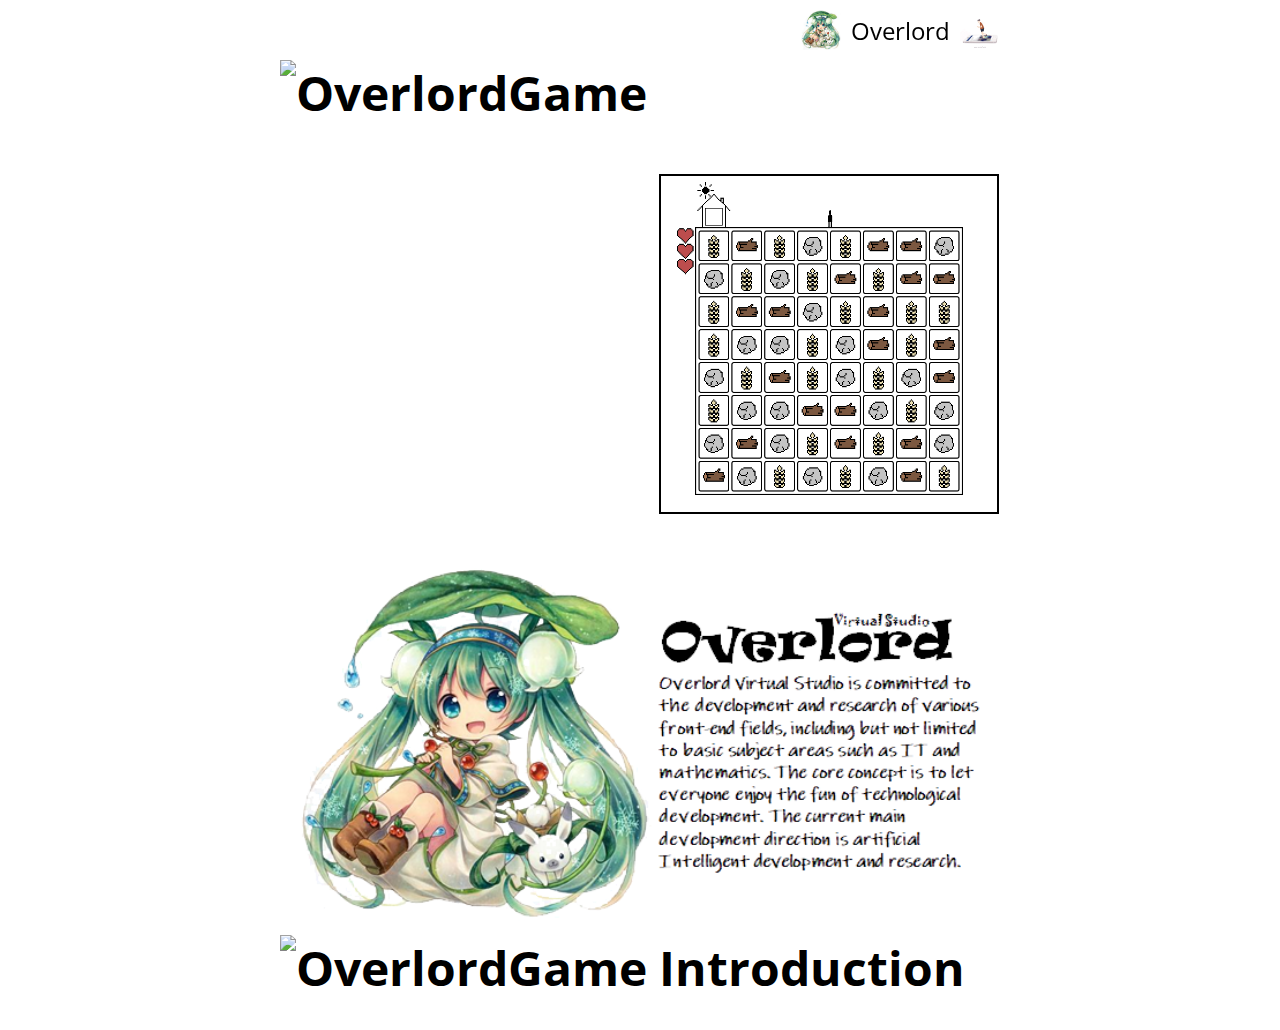
==== index.html @ 7e970b9b "Overlord Games Studio Index" ====
<!DOCTYPE html>
<html>
<head>
	<meta name="viewport" content="width=device-width, initial-scale=1.0, user-scalable=no" />
	<meta name="Description" content="OverlordGame is a part of Overlord Virtual Studio,which is committed to the production and development of games" />
	<title>Overlord Games</title>
	<link rel="shortcut icon" href="icons/mainicon.ico">
	<link type="text/css" rel="stylesheet" href="https://fonts.googleapis.com/css?family=Open+Sans+Condensed:300">
	<style type="text/css">

  html {
    padding: 0 10%;
  }

	body {
		font-size: 1.5em;
		font-family: 'Open Sans Condensed', Verdana, Helvetica, sans-serif;
		margin: 0 auto;
		max-width: 720px;
	}
	
	a {
		color: black;
		text-decoration: none;
	}
	
	a:hover {
		text-decoration: underline;
	}
	
	a:visited {
		color: black;
	}

	#full-banner {
		display: none;
	}

	#full-banner,
	#small-banner {
		width: 100%;
	}

  #banner {
    margin:0 0 30px;
  }

	#about {
		text-align: center;
	}

	#games {
		text-align: right;
	}

	.gameListing {
		position: relative;
		display: block;
		width: 100%;
		margin: 20px 0;
		color: white;
		text-decoration: none;
		overflow: hidden;
		background-size: 100%;
	}
	
	#gridland {
		background-image: url(images/gridland.png);
	}
	
	.gameListing:before {
		display: block;
		content: ' ';
		padding-top: 100%;
	}

	.gameListing:after {
		content: ' ';
		display: block;
		position: absolute;
		top: 0px;
		left: 0px;
		bottom: 0px;
		right: 0px;
		border: 2px solid black;
	}

	.gameListing h3 {
		margin: 0 0 5px 0;
	}

	.gameDetails {
		position: absolute;
		bottom: 0px;
		padding: 10px;
		background-color: rgba(0, 0, 0, 0.8);
		box-sizing: border-box;
		-webkit-box-sizing: border-box;
		-moz-box-sizing: border-box;
		-ms-box-sizing: border-box;
		-o-box-sizing: border-box;
		width: 100%;
		color: white;
		text-align: left;
	}

	#links {
		z-index: 1;
		position: sticky;
		width: 100%;
		top: 0;
		left: 0;
		display: flex;
		align-items: center;
		justify-content: flex-end;
		background: rgba(255, 255, 255, 0.95);
		padding: 10px 0;
	}

	#links img {
		width: 40px;
		height: 40px;
	}

	#links a {
		margin-left: 10px;
	}

	.icon-link {
		font-size: 0;
	}

	@media screen and (min-width: 720px) {
		#full-banner {
			display: block;
		}
		#small-banner {
			display: none;
		}

		.gameListing {
			width: 45%;
			margin: 2.5%;
			display: inline-block;
		}
		.gameDetails {
			transition: transform 200ms ease-out;
			-webkit-transition: -webkit-transform 200ms ease-out;
			-moz-transition: -moz-transform 200ms ease-out;
			-ms-transition: -ms-transform 200ms ease-out;
			-o-transition: -o-transform 200ms ease-out;
			transform: translateY(100%);
			-webkit-transform: translateY(100%);
			-moz-transform: translateY(100%);
			-ms-transform: translateY(100%);
			-o-transform: translateY(100%);
			font-size: 1em;
		}

		.gameListing:hover .gameDetails {
			transform: translateY(0);
			-webkit-transform: translateY(0);
			-moz-transform: translateY(0);
			-ms-transform: translateY(0);
			-o-transform: translateY(0);
		}

		.gameDetails.coming-soon {
			transform: translateY(0);
			-webkit-transform: translateY(0);
			-moz-transform: translateY(0);
			-ms-transform: translateY(0);
			-o-transform: translateY(0);
    }

    #games {
		margin: 0 -2.5%;
	}
	}
	</style>
</head>

<body>
  <nav id="links">
	<a target="_blank" class="icon-link" title="Overlord"><img src="images/Overlord.jpg" alt="Overlord"/></a>
    <a target="_blank" href="Overlordindex.html">Overlord</a>
	<a target="_blank" class="icon-link" title="OverlordGame"><img src="images/hello.gif" alt="OverlordGame"/></a>
  </nav>
  <h1 id="banner">
	<img id="full-banner" src="images/title.png" alt="OverlordGame">
  </h1>
  <section id="games">
	<a id='gridland' href="gridland_loading.html" class="gameListing" title="Gridland" target="_blank">
		<div class="gameDetails">
			<h3>Gridland</h3>
			Match. Build. Survive.
		</div>
	</a>
  </section>
  <h1 id="banner">
	<img id="full-banner" src="images/Overlord introduction.PNG" alt="Overlord Introduction">
	<img id="full-banner" src="images/OverlordGame introduction.PNG" alt="OverlordGame Introduction">	
  </h1>
</body>
</html>
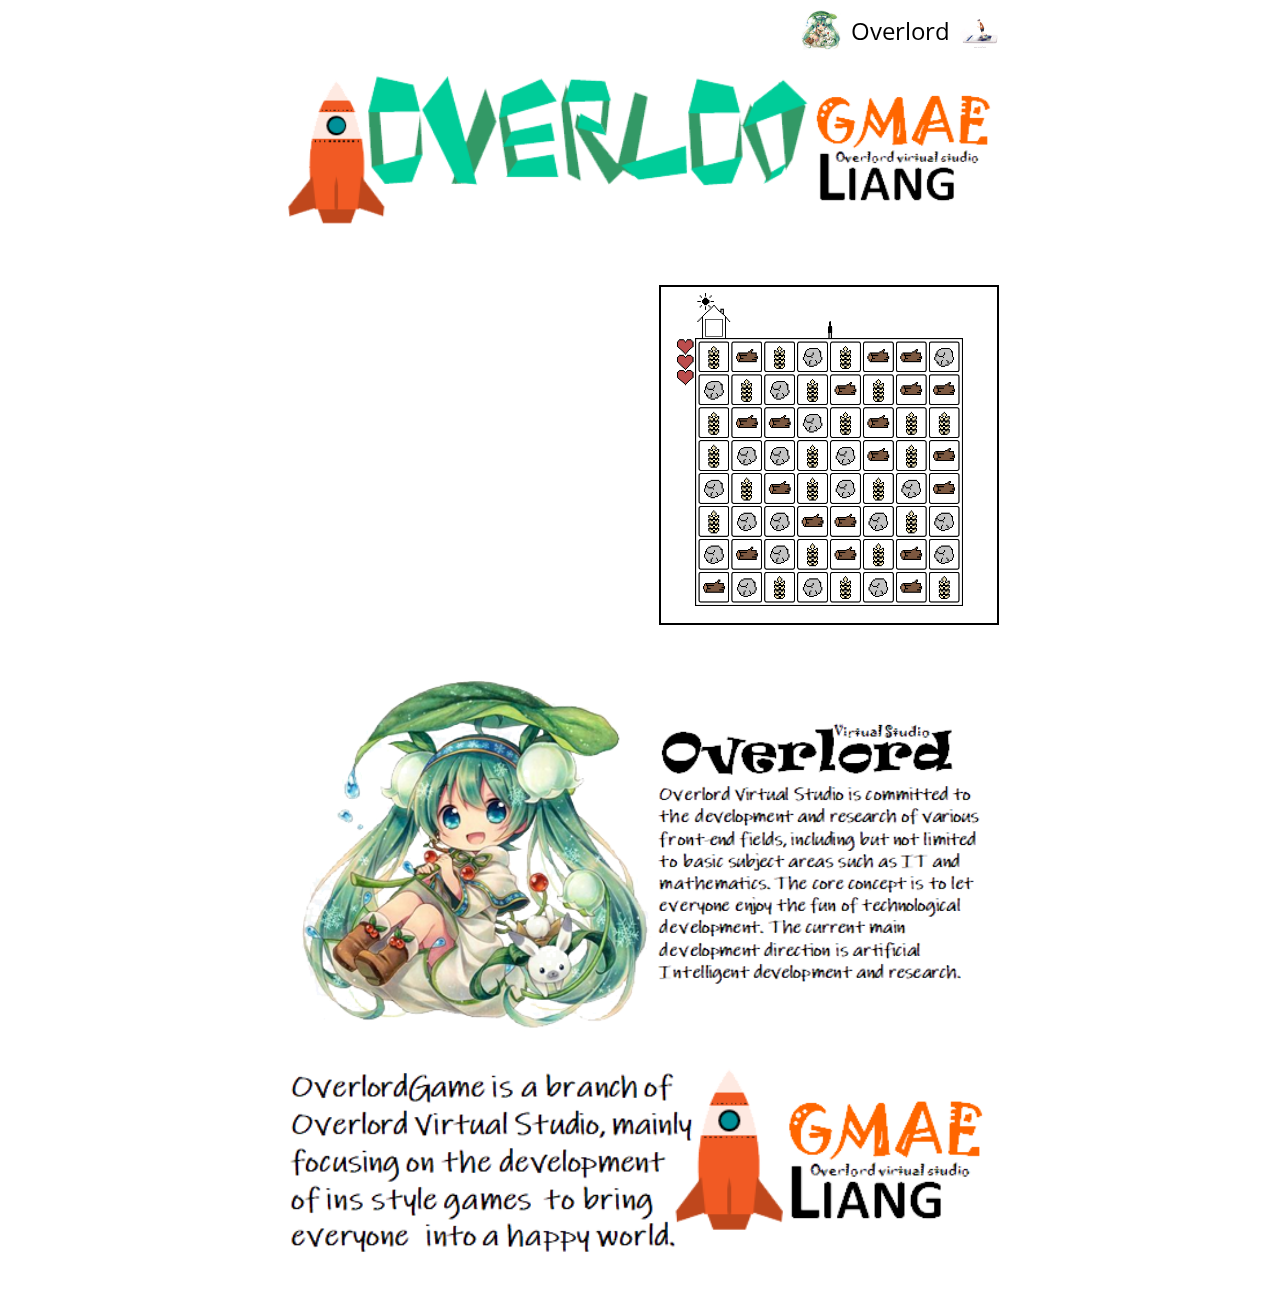
==== commit 71482326: "处理了图片无法正常显示的问题" ====
--- a/index.html
+++ b/index.html
@@ -187,7 +187,7 @@
 	<a target="_blank" class="icon-link" title="OverlordGame"><img src="images/hello.gif" alt="OverlordGame"/></a>
   </nav>
   <h1 id="banner">
-	<img id="full-banner" src="images/title.png" alt="OverlordGame">
+	<img id="full-banner" src="images/title.PNG" alt="OverlordGame">
   </h1>
   <section id="games">
 	<a id='gridland' href="gridland_loading.html" class="gameListing" title="Gridland" target="_blank">
@@ -199,7 +199,7 @@
   </section>
   <h1 id="banner">
 	<img id="full-banner" src="images/Overlord introduction.PNG" alt="Overlord Introduction">
-	<img id="full-banner" src="images/OverlordGame introduction.PNG" alt="OverlordGame Introduction">	
+	<img id="full-banner" src="images/OverlordGame Introduction.PNG" alt="OverlordGame Introduction">	
   </h1>
 </body>
 </html>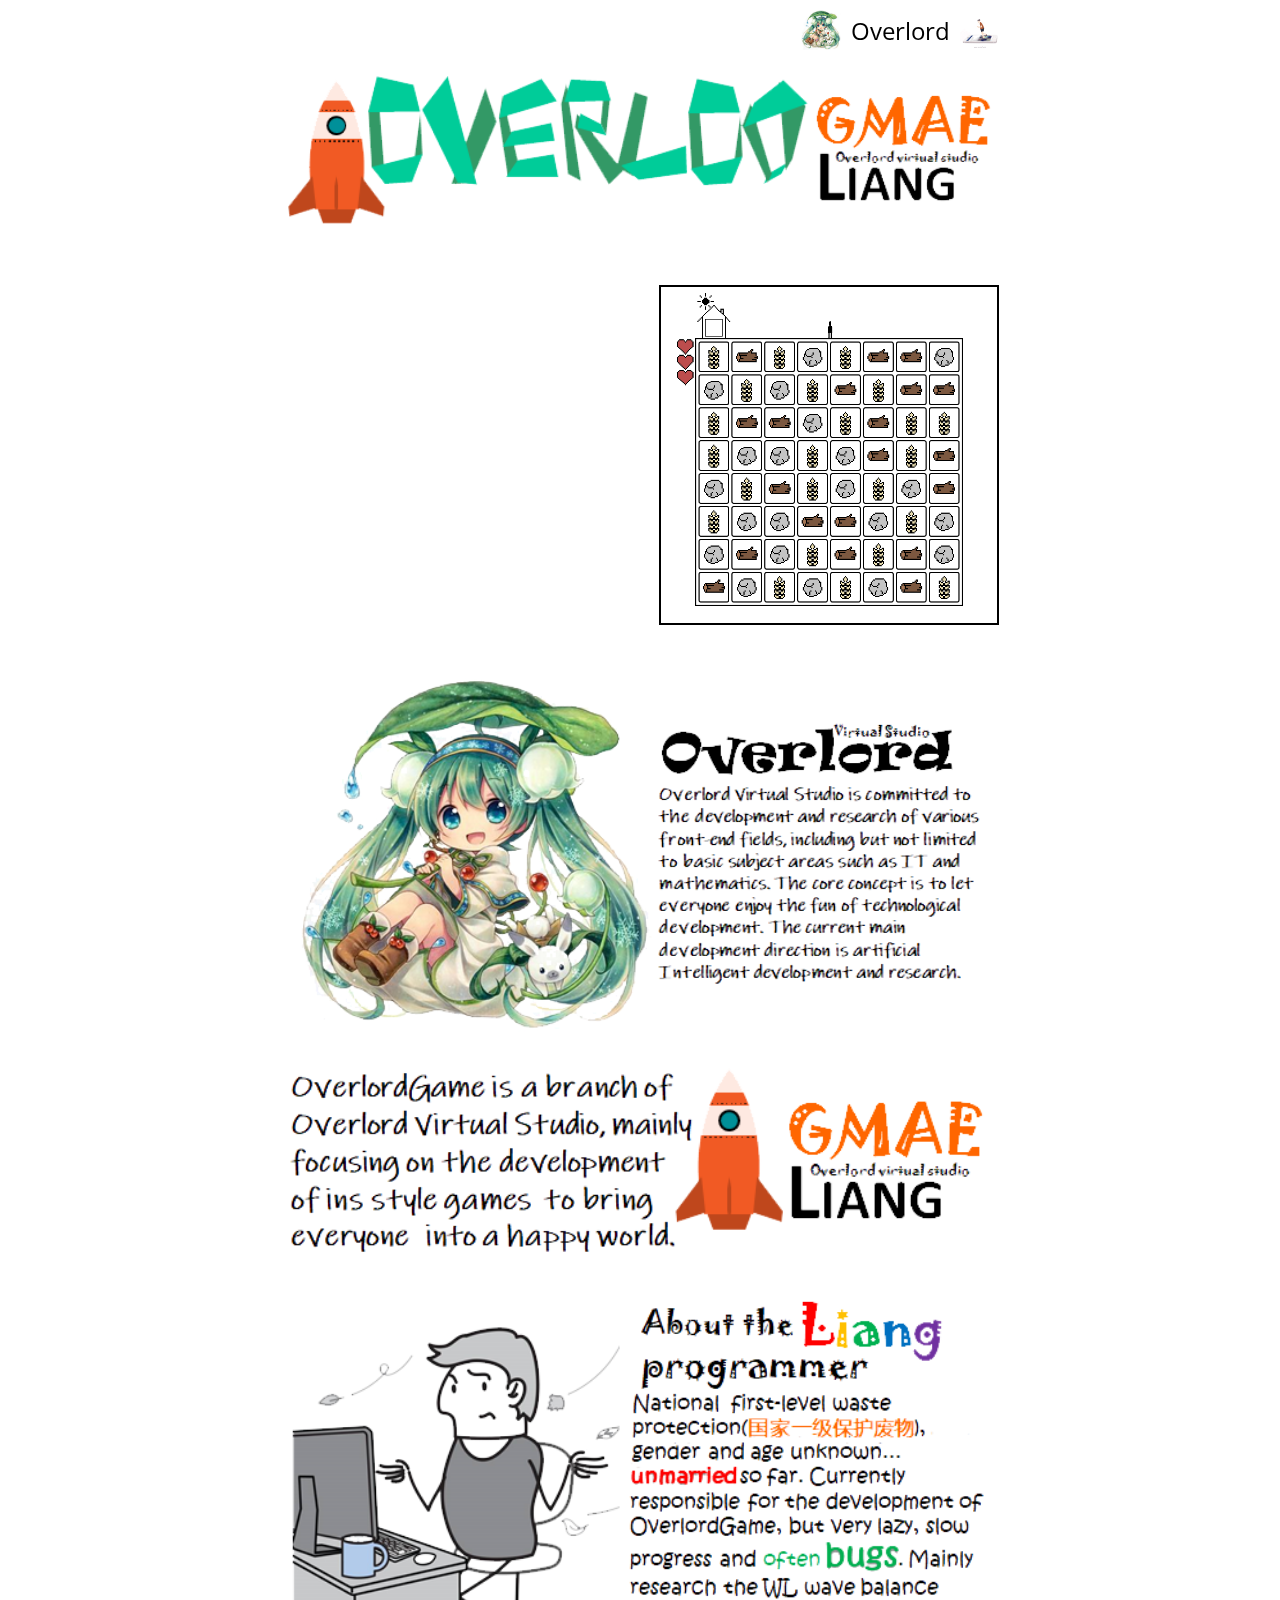
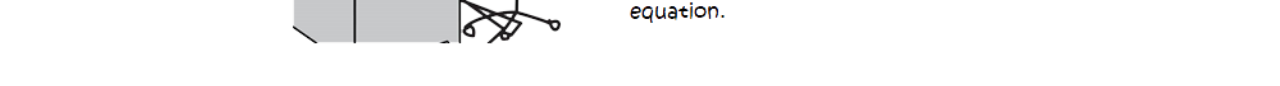
==== commit e3bc9ce2: "添加了Liang的个人介绍" ====
--- a/index.html
+++ b/index.html
@@ -200,6 +200,7 @@
   <h1 id="banner">
 	<img id="full-banner" src="images/Overlord introduction.PNG" alt="Overlord Introduction">
 	<img id="full-banner" src="images/OverlordGame Introduction.PNG" alt="OverlordGame Introduction">	
+	<img id="full-banner" src="images/Liang introduction.PNG" alt="Liang Introduction">	
   </h1>
 </body>
 </html>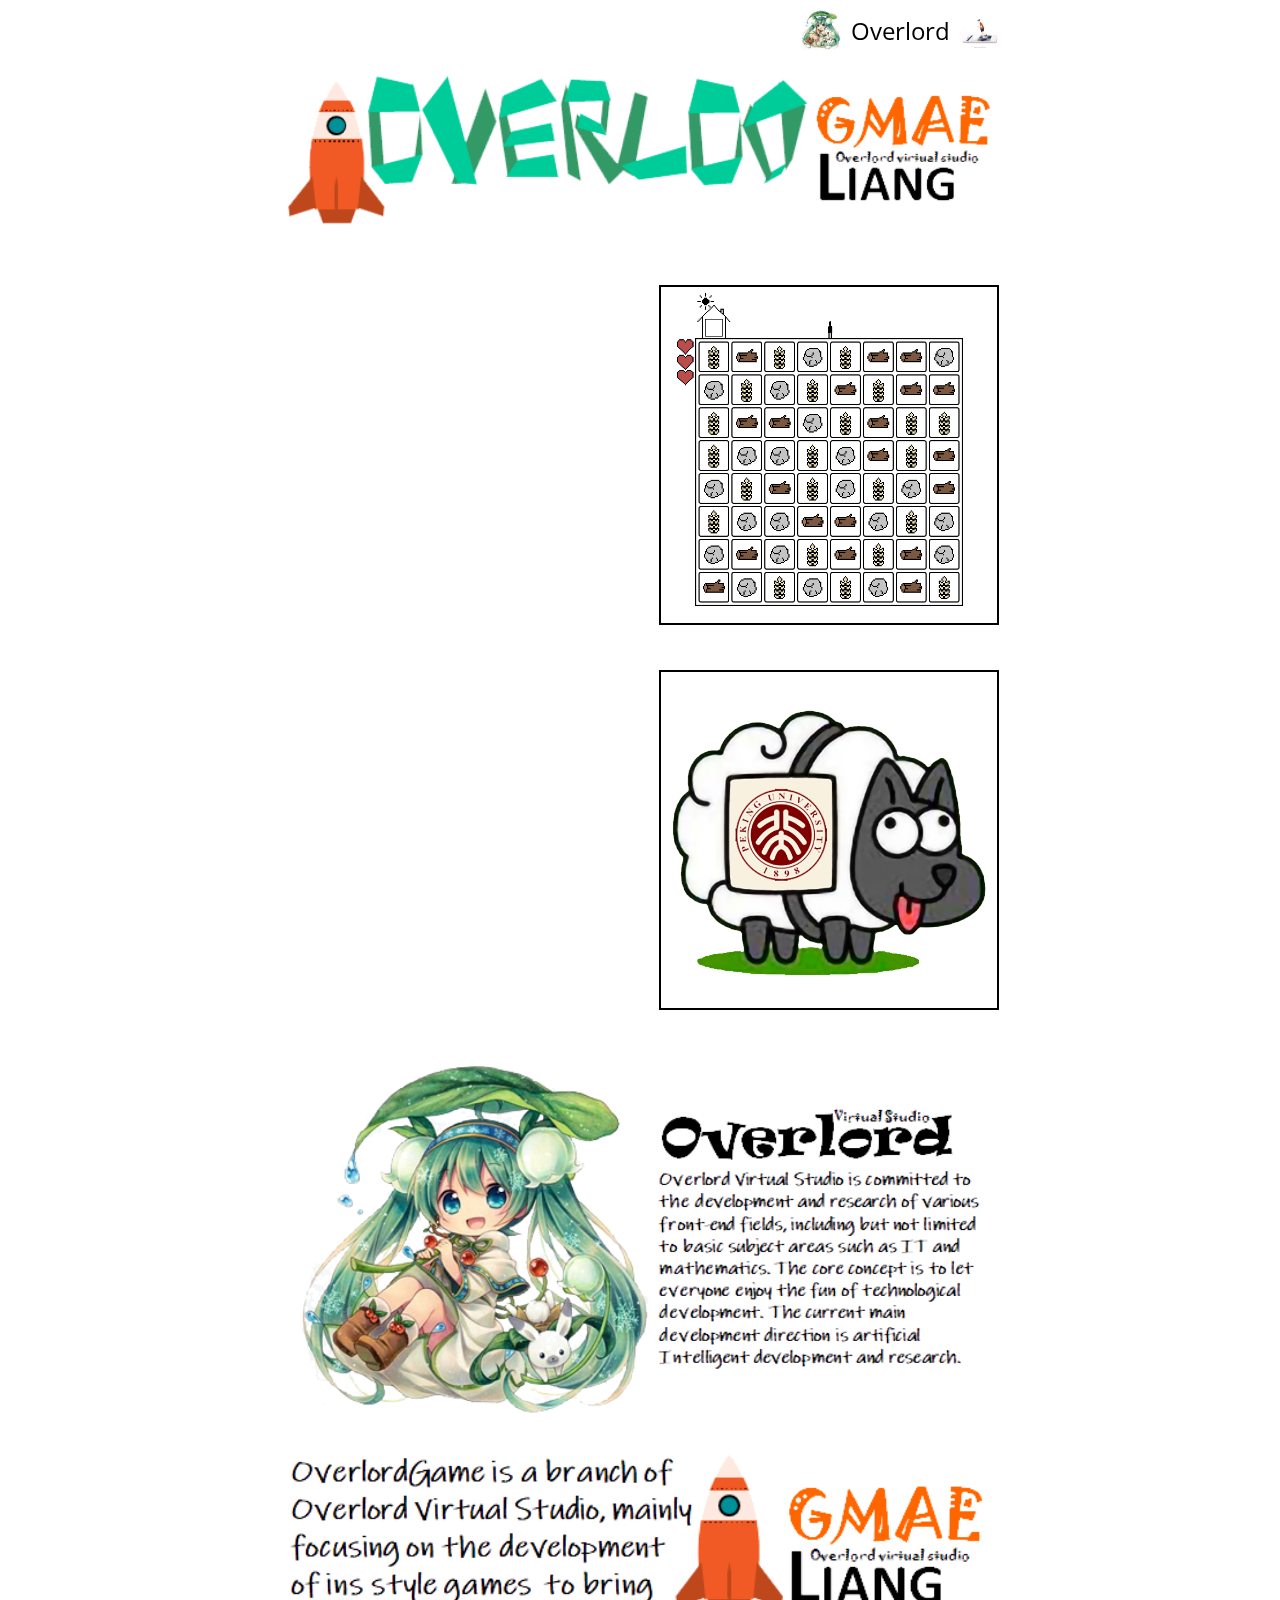
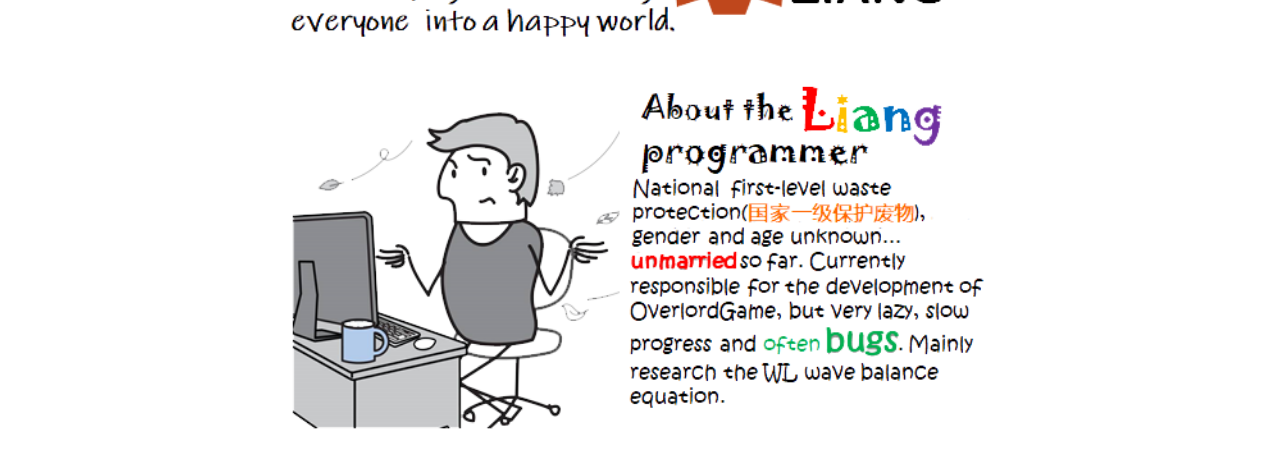
==== commit 7d68804d: "增加了北了个北的按钮" ====
--- a/index.html
+++ b/index.html
@@ -66,6 +66,10 @@
 	
 	#gridland {
 		background-image: url(images/gridland.png);
+	}
+
+	#PekingAPeking {
+		background-image: url(images/PekingAPeking.png);
 	}
 	
 	.gameListing:before {
@@ -196,6 +200,12 @@
 			Match. Build. Survive.
 		</div>
 	</a>
+	<a id="PekingAPeking" href="baidu.com" class="gameListing" title="PekingAPeking" target="_blank">
+		<div class="gameDetails">
+			<h3>PekingAPeking</h3>
+			Match. Luck. Logic.
+		</div>
+	</a>
   </section>
   <h1 id="banner">
 	<img id="full-banner" src="images/Overlord introduction.PNG" alt="Overlord Introduction">
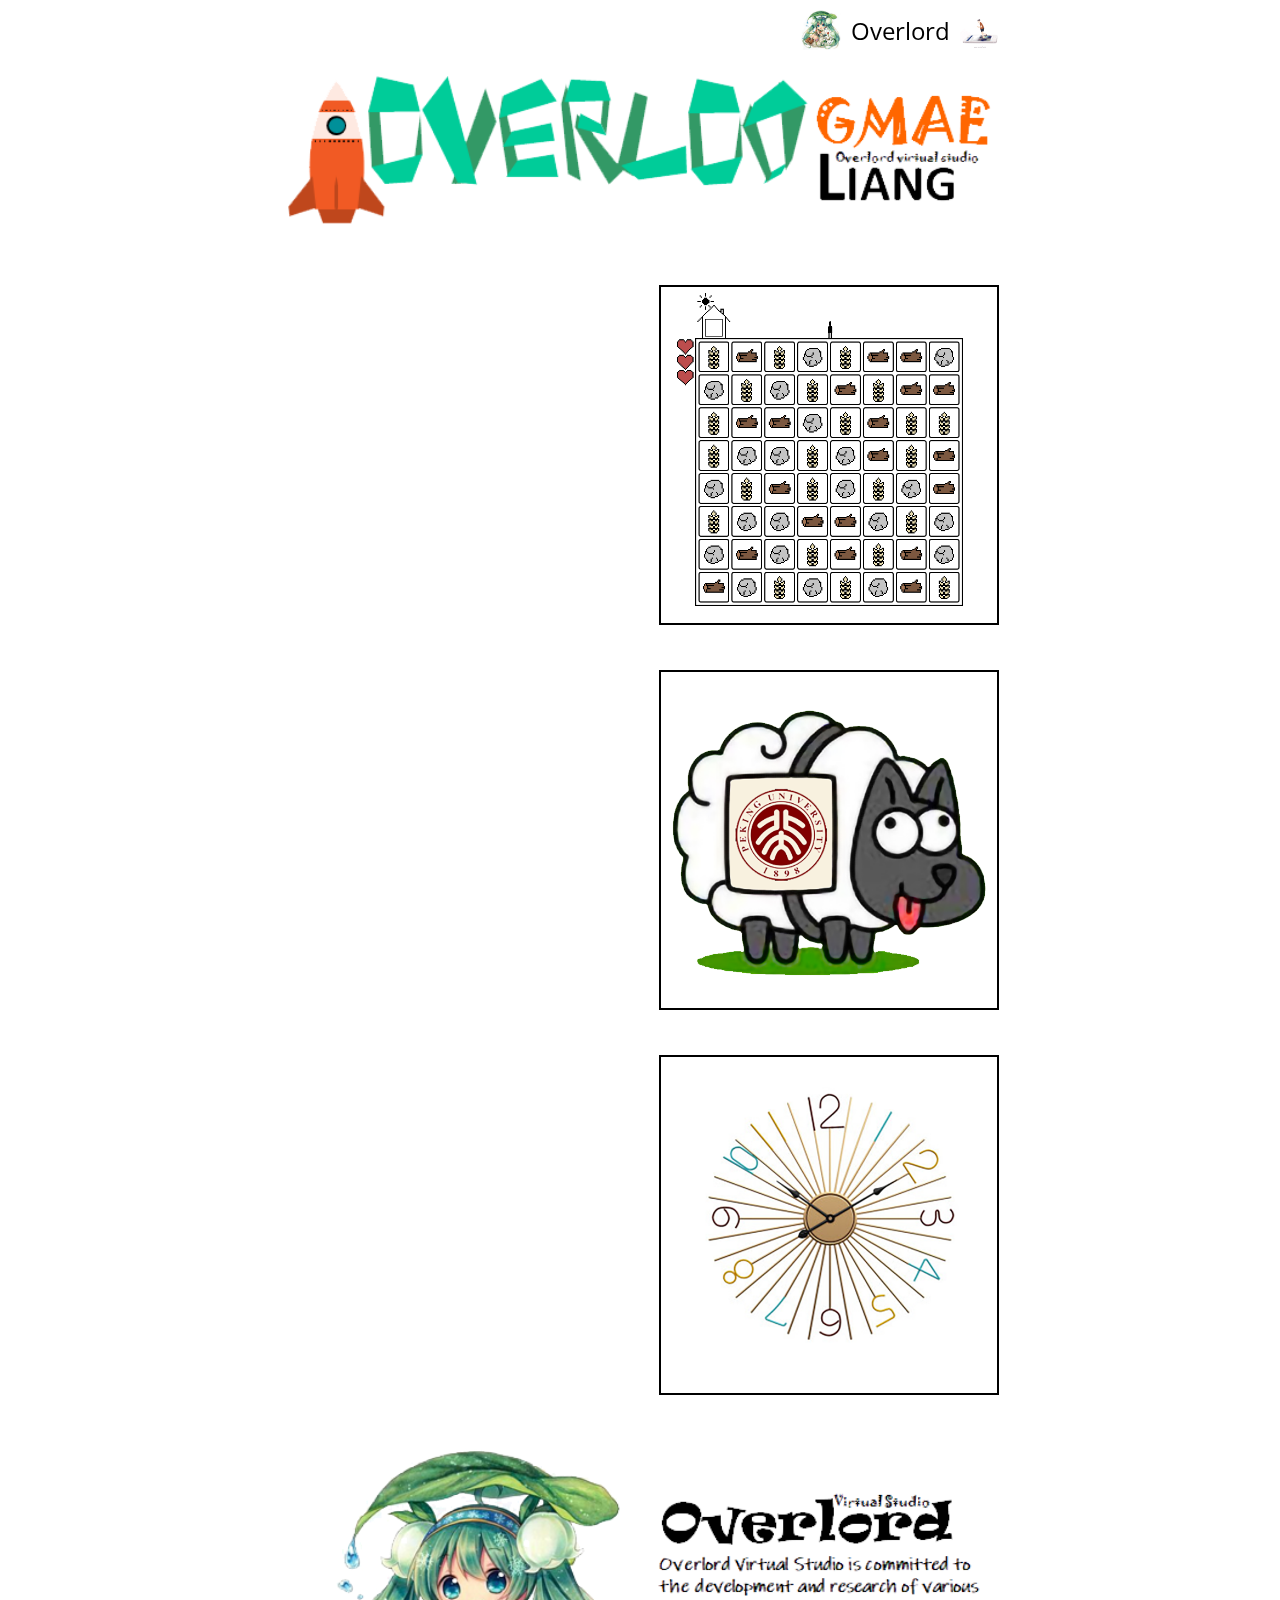
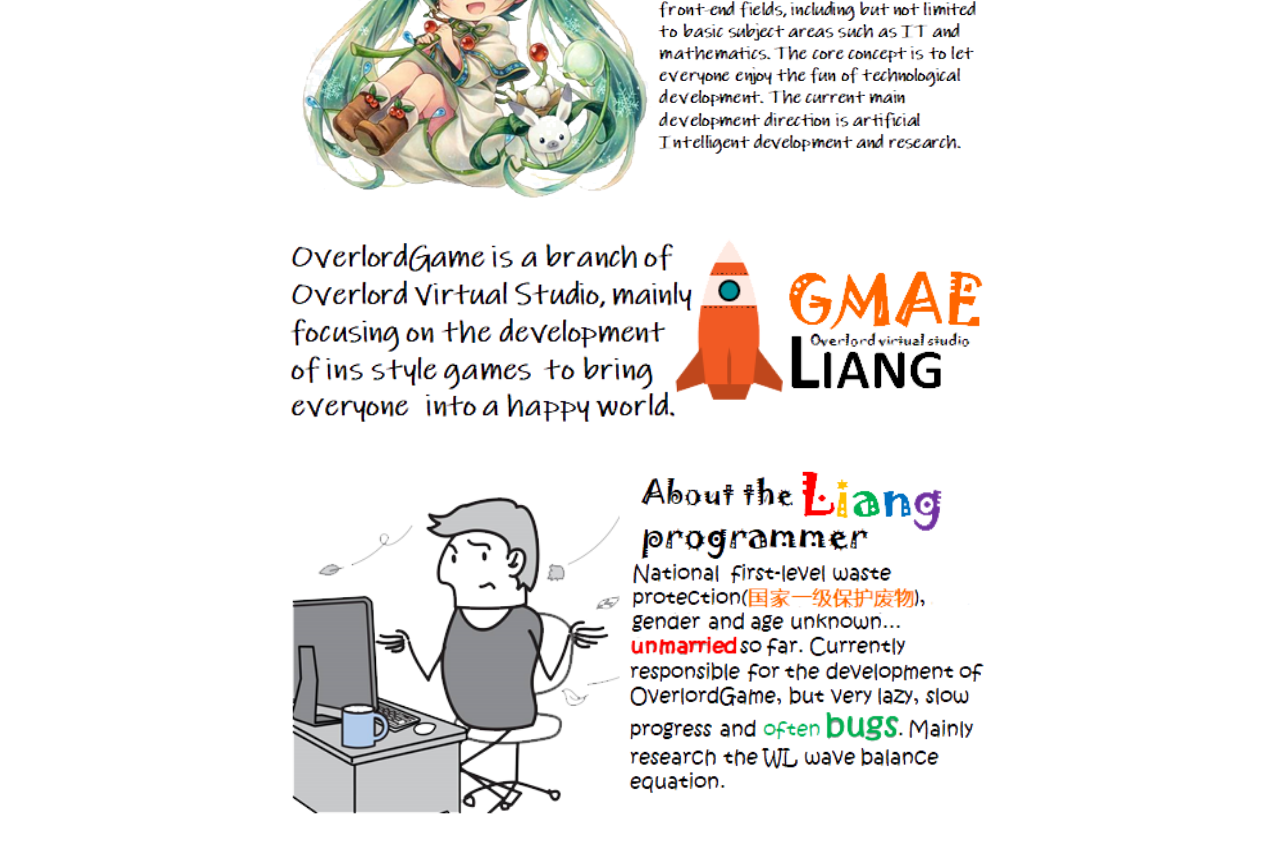
==== commit e63d9910: "更新了index文件" ====
--- a/index.html
+++ b/index.html
@@ -3,6 +3,8 @@
 <head>
 	<meta name="viewport" content="width=device-width, initial-scale=1.0, user-scalable=no" />
 	<meta name="Description" content="OverlordGame is a part of Overlord Virtual Studio,which is committed to the production and development of games" />
+	<meta name="apple-mobile-web-app-capable" content="yes" />
+	<meta name="mobile-web-app-capable" content="yes" />
 	<title>Overlord Games</title>
 	<link rel="shortcut icon" href="icons/mainicon.ico">
 	<link type="text/css" rel="stylesheet" href="https://fonts.googleapis.com/css?family=Open+Sans+Condensed:300">
@@ -70,6 +72,10 @@
 
 	#PekingAPeking {
 		background-image: url(images/PekingAPeking.png);
+	}
+
+	#Needle {
+		background-image: url(images/needle.png)
 	}
 	
 	.gameListing:before {
@@ -206,6 +212,12 @@
 			Match. Luck. Logic.
 		</div>
 	</a>
+	<a id="Needle" href="baidu.com" class="gameListing" title="Needle" target="_blank">
+		<div class="gameDetails">
+			<h3>Needle</h3>
+			Speed. Luck. Sight.
+		</div>
+	</a>
   </section>
   <h1 id="banner">
 	<img id="full-banner" src="images/Overlord introduction.PNG" alt="Overlord Introduction">
